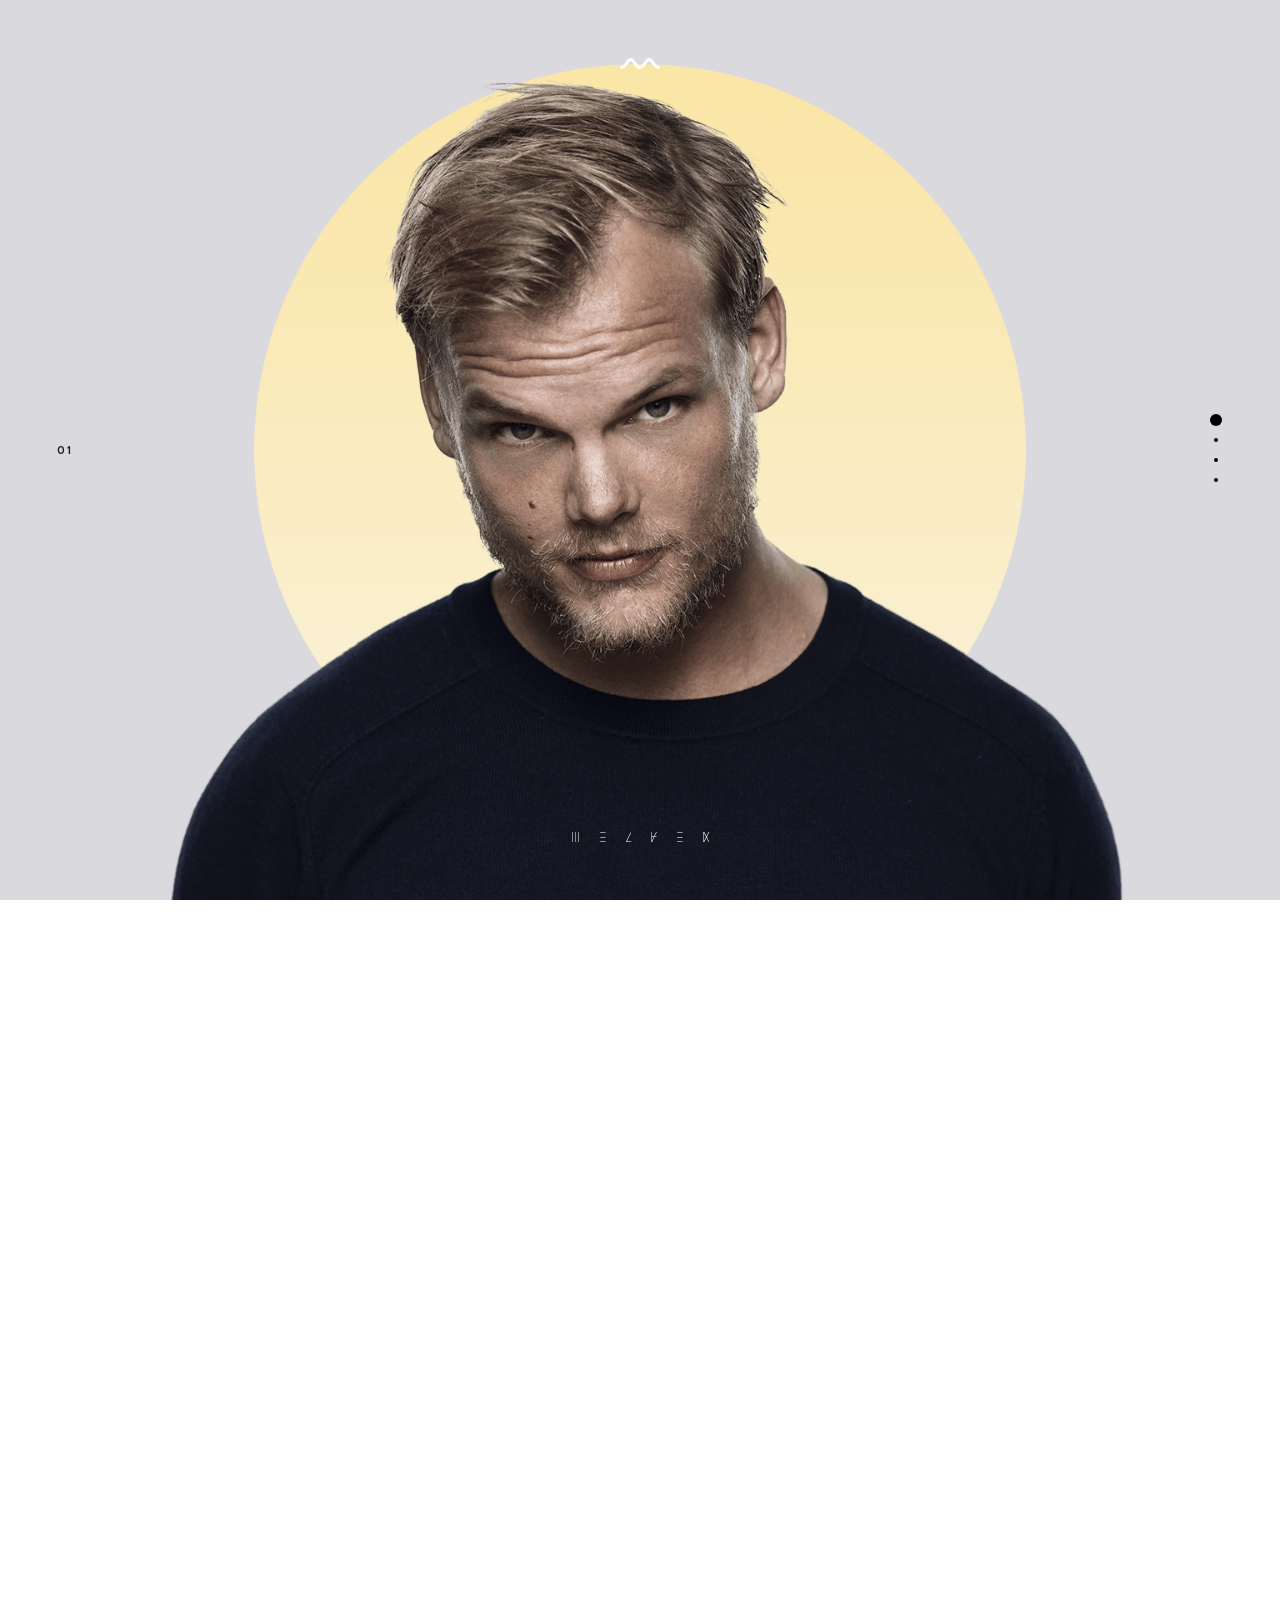
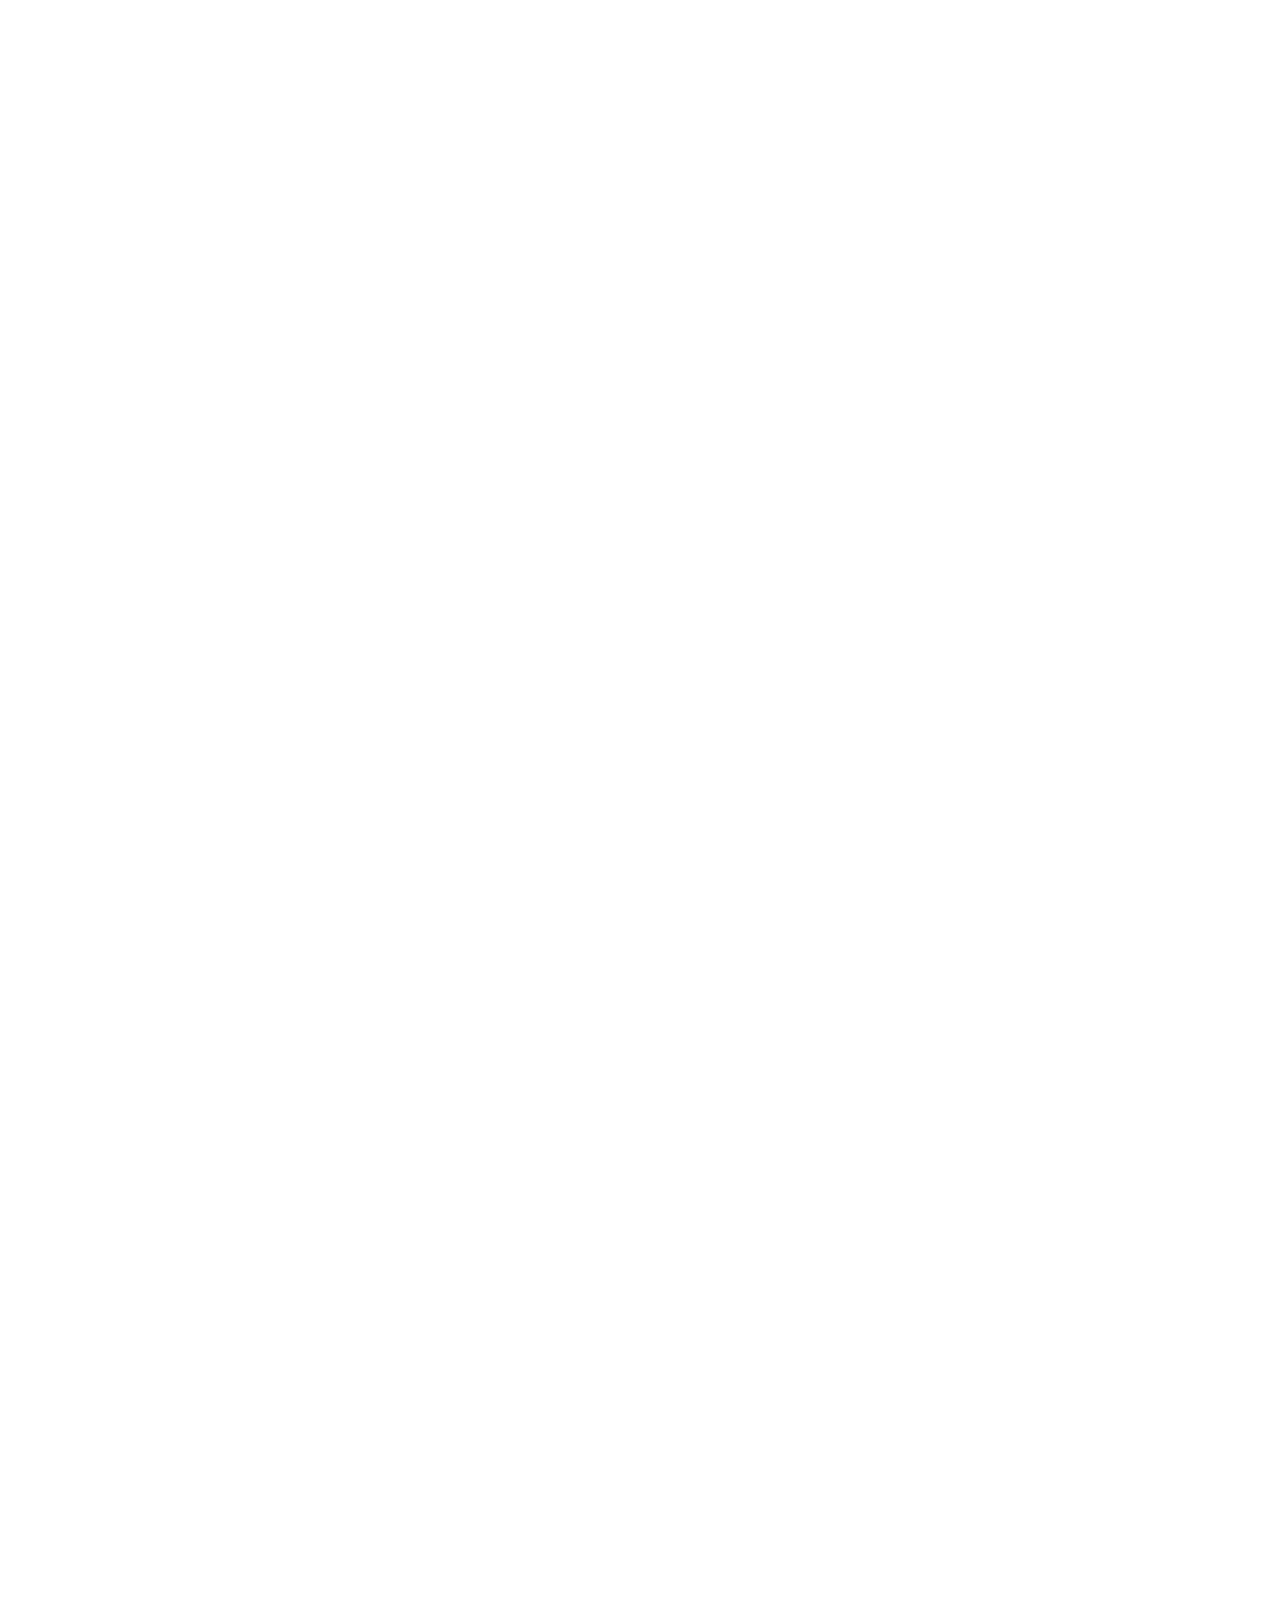
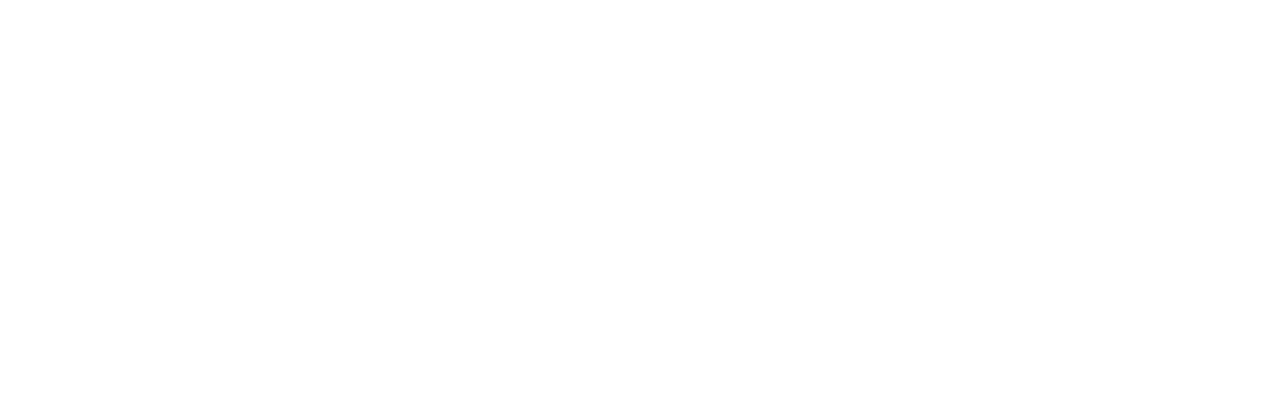
==== index.html @ 51393bb8 "ppp" ====
<!doctype html>
<!--[if lt IE 7]>      <html class="no-js lt-ie9 lt-ie8 lt-ie7" lang=""> <![endif]-->
<!--[if IE 7]>         <html class="no-js lt-ie9 lt-ie8" lang=""> <![endif]-->
<!--[if IE 8]>         <html class="no-js lt-ie9" lang=""> <![endif]-->
<!--[if gt IE 8]><!-->
<html class="no-js" lang="">
<!--<![endif]-->

<head>
    <meta charset="utf-8">
    <meta http-equiv="X-UA-Compatible" content="IE=edge,chrome=1">
    <title>Amplitude</title>
    <meta name="viewport" content="width=device-width, initial-scale=1">
    <meta name="author" content="Harman Abiwardani" />
    <meta name="description" content="A portfolio?" />
    <meta name="keywords" content="webdesign,design,music,video,art,artist,css,html,idkdoesthisevenworks" />
    <link rel="icon" href="favicon.ico">
    <link rel="stylesheet" href="css/normalize.min.css">
    <link rel="stylesheet" href="css/main.css">
    <link rel="stylesheet" href="css/javascript.fullPage.css" />
    <link rel="stylesheet" href="font/font.css">
    <link rel="stylesheet" href="css/style.css">
    <script src="js/vendor/modernizr-2.8.3-respond-1.4.2.min.js"></script>
    <!-- Global site tag (gtag.js) - Google Analytics -->
    <script async src="https://www.googletagmanager.com/gtag/js?id=UA-119262298-1"></script>
    <script>
    window.dataLayer = window.dataLayer || [];

    function gtag() { dataLayer.push(arguments); }
    gtag('js', new Date());

    gtag('config', 'UA-119262298-1');
    </script>
</head>

<body>
    <!--[if lt IE 8]>
            <p class="browserupgrade">You are using an <strong>outdated</strong> browser. Please <a href="http://browsehappy.com/">upgrade your browser</a> to improve your experience.</p>
        <![endif]-->
    <div id="spinner">
        <div class="wait"></div>
    </div>
    <div id="info" class="info">
        <div class="logo">
            <svg xmlns="http://www.w3.org/2000/svg" viewBox="0 0 63.14 17.25">
                <path class="path" d="M60.64,14.75C51.83,14.75,53,2.5,46.11,2.5S40.39,14.75,31.57,14.75,24,2.5,17,2.5,11.32,14.75,2.5,14.75" style="fill:none;stroke:#fff;stroke-linecap:round;stroke-linejoin:round;stroke-width:5px" />
            </svg>
        </div>
        <div class="page brandon bold">01</div>
        <div class="song">
            <div class="reveal brandon bold">heaven</div>
            <span class="judul madeon">Heaven</span>
        </div>
    </div>
    <div id="wholething">
        <div class="section avicii" onclick="popup('avicii','QiCc_3jdKEI', 'avicii & chris martin', 'heaven', 'unreleased')">
            <div class="bg">
                <div class="layer1" id="av-1" style="background-image: url(img/avicii/circl.png);"></div>
                <div class="layer2" id="av-2" style="background-image: url(img/avicii/avici.png);"></div>
                <!-- <div class="noise"></div> -->
            </div>
        </div>
        <div class="section starlight" onclick="popup('starlight','5rFFYhJPMDk', 'jai wolf', 'starlight', 'feat. mr gabriel')">
            <div class="bg">
                <div class="layer1" style="background-image: url(img/starlight/sky2.jpg);"></div>
                <div class="layer1a" style="background-image: url(img/starlight/stars.png);"></div>
                <div class="layer2" id="st-2" style="background-image: url(img/starlight/mount2.png);"></div>
                <div class="layer3" id="st-3" style="background-image: url(img/starlight/cars.png);"></div>
                <!-- <div class="noise"></div> -->
            </div>
        </div>
        <div class="section sfy" onclick="popup('sfy','TMGP3b9qC3M', 'porter robinson', 'song for you', 'unreleased')">
            <div class="bg">
                <div class="layer1" id="sf-1" style="background-image: url(img/sfy/bg_base.jpg)"></div>
                <div class="layer2" id="sf-2" style="background-image: url(img/sfy/ade.png);"></div>
                <div class="layer3" style="background-image: url(img/sfy/fog.png);"></div>
                <div class="noise"></div>
            </div>
        </div>
        <div class="section fijiwiji" onclick="popup('fijiwiji','ee-YDxqvkd8', 'mr fijiwiji & danyka nadeau', 'yours truly', 'summer was fun remix')">
            <div class="bg">
                <div class="layer1" style="background-image: url(img/fijiwiji/sky.jpg);"></div>
                <div class="layer2" style="background-image: url(img/fijiwiji/balloon.png);"></div>
                <div class="layer3" style="background-image: url(img/fijiwiji/light.png);"></div>
                <div class="layer4" id="fj-4" style="background-image: url(img/fijiwiji/fiji.png);"></div>
                <div class="noise"></div>
            </div>
        </div>
    </div>
    <div id="popup">
        <div class="youtube">
        </div>
        <div class="infobox">
            <div class="iframejudul">
                <div class="artistyt brandon"></div>
                <div class="judulyt brandon"></div>
                <div class="extendyt brandon">unreleased</div>
            </div>
            <div class="btn-back" onclick="closepage()">
                <svg xmlns="http://www.w3.org/2000/svg" viewBox="0 0 20.25 20.25">
                    <line class="path1" x1="17.75" y1="17.28" x2="2.5" y2="2.97" style="fill:none;stroke:#fff;stroke-linecap:round;stroke-linejoin:round;stroke-width:5px" />
                    <line class="path2" x1="2.97" y1="17.75" x2="17.28" y2="2.5" style="fill:none;stroke:#fff;stroke-linecap:round;stroke-linejoin:round;stroke-width:5px" />
                </svg>
            </div>
        </div>
    </div>
    <script src="js/main.js"></script>
    <script src="js/javascript.fullPage.min.js"></script>
    <script>
    window.onload = document.getElementById('spinner').classList.add('hide');
    setTimeout(function() {
        document.getElementById('spinner').style.display = "none";
    }, 500);

    // ----- mousemooooov ---------------------------------------------
    (function interact() {
        if (window.matchMedia("(min-width: 767.98px").matches) {
        const bg = document.getElementById('av-1');
        const av = document.getElementById('av-2');

        const mount = document.getElementById('st-2');
        const car = document.getElementById('st-3');

        const ade = document.getElementById('sf-2');
        const sfybg = document.getElementById('sf-1');

        const fijif = document.getElementById('fj-4');

        document.addEventListener('mousemove', (e) => {
            const mouseX = e.clientX / window.innerWidth;
            const mouseY = e.clientY / window.innerHeight;

            ade.style.transform = `translate3d(+${mouseX * 0.5}%, -${mouseY * 0.5}%, 0)`;
            sfybg.style.transform = `translate3d(-${mouseX * 0.25}%, +${mouseY * 0.25}%, 0)`;

            fijif.style.transform = `translate3d(+${mouseX * 0.6}%, 0, 0)`;

            bg.style.transform = `translate3d(-${mouseX}%, -${mouseY}%, 0)`;
            av.style.transform = `translate3d(+${mouseX * 0.25}%, 0, 0)`;

            car.style.transform = `translate3d(-${mouseX}%, -${mouseY * 2}%, 0)`;
            mount.style.transform = `translate3d(-${mouseX * 0.5}%, -${mouseY * 0.5}%, 0)`;
        })
        };
    })();

    function popup(kelas, urlid, artist, judul, ket) {
        const keter = document.getElementsByClassName('extendyt')[0];
        document.getElementsByClassName(kelas)[0].classList.add('clicked');
        document.getElementsByClassName('youtube')[0].innerHTML = '<iframe src="https://www.youtube.com/embed/' + urlid + '?autoplay=1&cc_load_policy=1&showinfo=0&rel=0&color=white" width="100%" height="100%" frameborder="0"></iframe>';
        document.getElementsByClassName('artistyt')[0].innerHTML = artist;
        document.getElementsByClassName('judulyt')[0].innerHTML = judul;

        if (ket === undefined) {
            keter.style.display = 'none';
        } else {
            keter.style.display = 'block';
            keter.innerHTML = ket;
        };

        const popup = document.getElementById('popup');
        setTimeout(function() {
            popup.classList.add('muncul');
            setTimeout(function() {
                document.getElementById('wholething').style.display = "none";
            }, 850)
        }, 350);
    };

    function closepage() {
        const whole = document.getElementById('wholething');
        const yt = document.getElementById('popup');
        whole.style.display = "block";
        yt.classList.add('fadeout');
        setTimeout(function() {
            yt.classList.remove('muncul');
            yt.classList.remove('fadeout');
            document.getElementsByClassName('youtube')[0].innerHTML = " ";
        }, 250)
        document.getElementsByClassName('clicked')[0].classList.remove('clicked');
    };
    </script>
    <script>
    document.write('<script src="http://' + (location.host || 'localhost').split(':')[0] + ':35729/livereload.js?snipver=1"></' + 'script>')
    </script>
    <script>
    fullpage.initialize('#wholething', {
        anchors: ['heaven', 'starlight', 'sfy', 'yours'],
        css3: true,
        navigation: true,
        navigationPosition: 'right',
        onLeave: function(index, nextIndex, direction) {
            const juduls = ["Heaven", "Starlight", "Song For You", "Yours Truly"];
            const putih = "white";
            const hitam = "black";
            var navs = document.querySelectorAll("#fp-nav ul li a span"),
                i;
            const page = document.getElementsByClassName("page")[0];
            const judul = document.getElementsByClassName("judul")[0];
            const judulreveal = document.getElementsByClassName("reveal")[0];
            const song = document.getElementsByClassName('song')[0];

            song.style.opacity = 0;
            page.innerHTML = "0" + nextIndex;
            setTimeout(function() {
                judul.innerHTML = juduls[nextIndex - 1];
                judulreveal.innerHTML = juduls[nextIndex - 1];
                setTimeout(function() {
                    song.style.opacity = 1;
                })
            }, 250);

            if (nextIndex == 1) {
                for (i = 0; i < navs.length; ++i) {
                    navs[i].style.background = hitam;
                }
                page.style.color = hitam;
            } else {
                for (i = 0; i < navs.length; ++i) {
                    navs[i].style.background = putih;
                }
                page.style.color = putih;
            }
        }
    });
    </script>
    <script>
    (function(b, o, i, l, e, r) {
        b.GoogleAnalyticsObject = l;
        b[l] || (b[l] =
            function() {
                (b[l].q = b[l].q || []).push(arguments)
            });
        b[l].l = +new Date;
        e = o.createElement(i);
        r = o.getElementsByTagName(i)[0];
        e.src = '//www.google-analytics.com/analytics.js';
        r.parentNode.insertBefore(e, r)
    }(window, document, 'script', 'ga'));
    ga('create', 'UA-119262298-1', 'auto');
    ga('send', 'pageview');
    </script>
</body>

</html>
---- css/main.css ----
/*! HTML5 Boilerplate v5.0 | MIT License | http://h5bp.com/ */

html {
    color: #222;
    font-size: 1em;
    line-height: 1.4;
}

::-moz-selection {
    background: #b3d4fc;
    text-shadow: none;
}

::selection {
    background: #b3d4fc;
    text-shadow: none;
}

hr {
    display: block;
    height: 1px;
    border: 0;
    border-top: 1px solid #ccc;
    margin: 1em 0;
    padding: 0;
}

audio,
canvas,
iframe,
img,
svg,
video {
    vertical-align: middle;
}

fieldset {
    border: 0;
    margin: 0;
    padding: 0;
}

textarea {
    resize: vertical;
}

.browserupgrade {
    margin: 0.2em 0;
    background: #ccc;
    color: #000;
    padding: 0.2em 0;
}


/* ===== Initializr Styles ==================================================
   Author: Jonathan Verrecchia - verekia.com/initializr/responsive-template
   ========================================================================== */

body {
    font: 16px/26px Helvetica, Helvetica Neue, Arial;
}

.wrapper {
    width: 90%;
    margin: 0 5%;
}

/* ===================
    ALL: Orange Theme
   =================== */

.header-container {
    border-bottom: 20px solid #e44d26;
}

.footer-container,
.main aside {
    border-top: 20px solid #e44d26;
}

.header-container,
.footer-container,
.main aside {
    background: #f16529;
}

.title {
    color: white;
}

/* ==============
    MOBILE: Menu
   ============== */

nav ul {
    margin: 0;
    padding: 0;
    list-style-type: none;
}

nav a {
    display: block;
    margin-bottom: 10px;
    padding: 15px 0;

    text-align: center;
    text-decoration: none;
    font-weight: bold;

    color: white;
    background: #e44d26;
}

nav a:hover,
nav a:visited {
    color: white;
}

nav a:hover {
    text-decoration: underline;
}

/* ==============
    MOBILE: Main
   ============== */

.main {
    padding: 30px 0;
}

.main article h1 {
    font-size: 2em;
}

.main aside {
    color: white;
    padding: 0px 5% 10px;
}

.footer-container footer {
    color: white;
    padding: 20px 0;
}

/* ===============
    ALL: IE Fixes
   =============== */

.ie7 .title {
    padding-top: 20px;
}

/* ==========================================================================
   Author's custom styles
   ========================================================================== */















/* ==========================================================================
   Media Queries
   ========================================================================== */

@media only screen and (min-width: 480px) {

/* ====================
    INTERMEDIATE: Menu
   ==================== */

    nav a {
        float: left;
        width: 27%;
        margin: 0 1.7%;
        padding: 25px 2%;
        margin-bottom: 0;
    }

    nav li:first-child a {
        margin-left: 0;
    }

    nav li:last-child a {
        margin-right: 0;
    }

/* ========================
    INTERMEDIATE: IE Fixes
   ======================== */

    nav ul li {
        display: inline;
    }

    .oldie nav a {
        margin: 0 0.7%;
    }
}

@media only screen and (min-width: 768px) {

/* ====================
    WIDE: CSS3 Effects
   ==================== */

    .header-container,
    .main aside {
        -webkit-box-shadow: 0 5px 10px #aaa;
           -moz-box-shadow: 0 5px 10px #aaa;
                box-shadow: 0 5px 10px #aaa;
    }

/* ============
    WIDE: Menu
   ============ */

    .title {
        float: left;
    }

    nav {
        float: right;
        width: 38%;
    }

/* ============
    WIDE: Main
   ============ */

    .main article {
        float: left;
        width: 57%;
    }

    .main aside {
        float: right;
        width: 28%;
    }
}

@media only screen and (min-width: 1140px) {

/* ===============
    Maximal Width
   =============== */

    .wrapper {
        width: 1026px; /* 1140px - 10% for margins */
        margin: 0 auto;
    }
}

/* ==========================================================================
   Helper classes
   ========================================================================== */

.hidden {
    display: none !important;
    visibility: hidden;
}

.visuallyhidden {
    border: 0;
    clip: rect(0 0 0 0);
    height: 1px;
    margin: -1px;
    overflow: hidden;
    padding: 0;
    position: absolute;
    width: 1px;
}

.visuallyhidden.focusable:active,
.visuallyhidden.focusable:focus {
    clip: auto;
    height: auto;
    margin: 0;
    overflow: visible;
    position: static;
    width: auto;
}

.invisible {
    visibility: hidden;
}

.clearfix:before,
.clearfix:after {
    content: " ";
    display: table;
}

.clearfix:after {
    clear: both;
}

.clearfix {
    *zoom: 1;
}

/* ==========================================================================
   Print styles
   ========================================================================== */

@media print {
    *,
    *:before,
    *:after {
        background: transparent !important;
        color: #000 !important;
        box-shadow: none !important;
        text-shadow: none !important;
    }

    a,
    a:visited {
        text-decoration: underline;
    }

    a[href]:after {
        content: " (" attr(href) ")";
    }

    abbr[title]:after {
        content: " (" attr(title) ")";
    }

    a[href^="#"]:after,
    a[href^="javascript:"]:after {
        content: "";
    }

    pre,
    blockquote {
        border: 1px solid #999;
        page-break-inside: avoid;
    }

    thead {
        display: table-header-group;
    }

    tr,
    img {
        page-break-inside: avoid;
    }

    img {
        max-width: 100% !important;
    }

    p,
    h2,
    h3 {
        orphans: 3;
        widows: 3;
    }

    h2,
    h3 {
        page-break-after: avoid;
    }
}
---- css/javascript.fullPage.css ----
/**
 * fullPage Pure Javascript v.0.0.9 (Alpha) - Not support given until Beta version.
 * https://github.com/alvarotrigo/fullPage.js
 * MIT licensed
 *
 * Copyright (C) 2013 alvarotrigo.com - A project by Alvaro Trigo
 */
html.fp-enabled,
.fp-enabled body {
    margin: 0;
    padding: 0;
    overflow:hidden;

    /*Avoid flicker on slides transitions for mobile phones #336 */
    -webkit-tap-highlight-color: rgba(0,0,0,0);
}
#superContainer {
    height: 100%;
    position: relative;

    /* Touch detection for Windows 8 */
    -ms-touch-action: none;

    /* IE 11 on Windows Phone 8.1*/
    touch-action: none;
}
.fp-section {
    position: relative;
    -webkit-box-sizing: border-box; /* Safari<=5 Android<=3 */
    -moz-box-sizing: border-box; /* <=28 */
    box-sizing: border-box;
    height:100%;
}
.fp-slide {
    float: left;
}
.fp-slide, .fp-slidesContainer {
    height: 100%;
    display: block;
}
.fp-slides {
    z-index:1;
    height: 100%;
    overflow: hidden;
    position: relative;
    -webkit-transition: all 0.3s ease-out; /* Safari<=6 Android<=4.3 */
    transition: all 0.3s ease-out;
}
.fp-section.fp-table, .fp-slide.fp-table {
    display: table;
    table-layout:fixed;
    width: 100%;
    height:100%;
}
.fp-tableCell {
    display: table-cell;
    vertical-align: middle;
    width: 100%;
    height: 100%;
}
.fp-slidesContainer {
    float: left;
    position: relative;
}
.fp-controlArrow {
    position: absolute;
    z-index: 4;
    top: 50%;
    cursor: pointer;
    width: 0;
    height: 0;
    border-style: solid;
    margin-top: -38px;
}
.fp-controlArrow.fp-prev {
    left: 15px;
    width: 0;
    border-width: 38.5px 34px 38.5px 0;
    border-color: transparent #fff transparent transparent;
}
.fp-controlArrow.fp-next {
    right: 15px;
    border-width: 38.5px 0 38.5px 34px;
    border-color: transparent transparent transparent #fff;
}
.fp-scrollable {
    overflow: scroll;

}
.fp-notransition {
    -webkit-transition: none !important;
    transition: none !important;
}
#fp-nav {
    position: fixed;
    z-index: 100;
    margin-top: -32px;
    top: 50%;
    opacity: 1;
}
#fp-nav.right {
    right: 17px;
}
#fp-nav.left {
    left: 17px;
}
.fp-slidesNav{
    position: absolute;
    z-index: 4;
    left: 50%;
    opacity: 1;
}
.fp-slidesNav.bottom {
    bottom: 17px;
}
.fp-slidesNav.top {
    top: 17px;
}
#fp-nav ul,
.fp-slidesNav ul {
  margin: 0;
  padding: 0;
}
#fp-nav ul li,
.fp-slidesNav ul li {
    display: block;
    width: 14px;
    height: 13px;
    margin: 7px;
    position:relative;
}
.fp-slidesNav ul li {
    display: inline-block;
}
#fp-nav ul li a,
.fp-slidesNav ul li a {
    display: block;
    position: relative;
    z-index: 1;
    width: 100%;
    height: 100%;
    cursor: pointer;
    text-decoration: none;
}
#fp-nav ul li a.active span,
.fp-slidesNav ul li a.active span,
#fp-nav ul li:hover a.active span,
.fp-slidesNav ul li:hover a.active span{
    height: 12px;
    width: 12px;
    margin: -6px 0 0 -6px;
    border-radius: 100%;
}
#fp-nav ul li a span,
.fp-slidesNav ul li a span {
    border-radius: 50%;
    position: absolute;
    z-index: 1;
    height: 4px;
    width: 4px;
    border: 0;
    background: #333;
    left: 50%;
    top: 50%;
    margin: -2px 0 0 -2px;
    -webkit-transition: all 0.1s ease-in-out;
    -moz-transition: all 0.1s ease-in-out;
    -o-transition: all 0.1s ease-in-out;
    transition: all 0.1s ease-in-out;
}
#fp-nav ul li .fp-tooltip {
    position: absolute;
    top: -2px;
    color: #fff;
    font-size: 14px;
    font-family: arial, helvetica, sans-serif;
    white-space: nowrap;
    max-width: 220px;
    overflow: hidden;
    display: block;
    opacity: 0;
    width: 0;
}
#fp-nav ul li:hover .fp-tooltip,
#fp-nav.fp-show-active a.active + .fp-tooltip{
    -webkit-transition: opacity 0.2s ease-in;
    transition: opacity 0.2s ease-in;
    width: auto;
    opacity: 1;
}
#fp-nav ul li .fp-tooltip.right {
    right: 20px;
}
#fp-nav ul li .fp-tooltip.left {
    left: 20px;
}
---- font/font.css ----
@font-face {
    font-family: 'madeon';
    src: url('Madeons-Alphabet.woff') format('woff');
    font-weight: normal;
    font-style: normal;
}

@font-face {
    font-family: 'brandon';
    src: url('BrandonGrotesque-Medium.woff') format('woff');
    font-weight: 500;
    font-style: normal;
}

@font-face {
    font-family: 'brandon';
    src: url('BrandonGrotesque-Bold.woff') format('woff');
    font-weight: bold;
    font-style: normal;
}

@font-face {
    font-family: 'brandon';
    src: url('BrandonGrotesque-BoldItalic.woff') format('woff');
    font-weight: bold;
    font-style: italic;
}

@font-face {
    font-family: 'brandon';
    src: url('BrandonGrotesque-MediumItalic.woff') format('woff');
    font-weight: 500;
    font-style: italic;
}
---- css/style.css ----
/* * * * * * * * * * * * * * * * * * * * * * * * * * * * * * * * * */


/* --------------------------- initial --------------------------- */


/* * * * * * * * * * * * * * * * * * * * * * * * * * * * * * * * * */


/* ++ RULES --*/


/* ++ Fade in animation should be less than 500ms / .5s */

.madeon {
    font-family: "madeon";
}

.brandon {
    font-family: "brandon";
}

.bold {
    font-weight: bold;
}

.section,
#popup {
    background: white;
    height: 100vh;
    width: 100%;
    /*min-height: 600px;*/
    overflow: hidden;
}

.bg,
div[class^="layer"] {
    height: 100%;
    width: 100%;
}

div[class^="layer"] {
    background-size: cover;
    background-repeat: no-repeat;
    background-position: center;
    position: absolute;
}

#bg,
#av {
    /*transition: .5s linear;*/
    /*transition-timing-function: linear;*/
}

.closeyt {
    font-size: 100px;
    color: white;
    position: absolute;
    right: 0px;
    top: 10px;
}







/* --------------------- floating / fixed infos --------------------- */

.info {
    position: fixed;
    z-index: 1;
}

.logo {
    position: fixed;
    top: 50px;
    left: 50%;
    transform: translateX(-50%);
    width: 40px;
    opacity: 0.9;
}

.path {
    stroke-dasharray: 100;
    stroke-dashoffset: 0;
    animation: dash 7s linear infinite;
}

@keyframes dash {
    0% {
        stroke-dashoffset: 0;
    }
    10% {
        stroke-dashoffset: -100;
    }
    20%,
    100% {
        stroke-dashoffset: -200;
    }
}

.song,
.page {
    position: fixed;
    transition: .5s;
}

.song,
.reveal {
    bottom: 50px;
    left: 50%;
    transform: translateX(-50%);
    transition: .5s all;
    cursor: pointer;
    text-transform: uppercase;
}

.judul {
    padding-left: 20px;
}

.judul,
.artist,
.reveal {
    font-size: 14px;
    color: white;
    letter-spacing: 20px;
    transition: .25s;
}

.artist {
    color: rgb(175, 175, 175);
    opacity: 0;
    position: absolute;
    letter-spacing: .5px;
    font-size: 14px;
    left: 50%;
    bottom: -20px;
    transform: translateX(-50%);
    text-transform: lowercase;
    transition-duration: .75s;
}

.artist:before {
    content: "@";
    font-size: 12px;
    padding-right: 1px;
}

.song:hover .judul {
    opacity: 0;
}

.song:hover .reveal,
.song:hover .artist {
    opacity: 1;
    transition-duration: .25s;
}

.song:hover .artist {
    transition-delay: .25s;
    transition-duration: 1s;
}

.song:hover .judul {
    transition-delay: .15s;
}

.reveal {
    opacity: 0;
    position: absolute;
    bottom: -1px;
    padding-left: 18px;
    white-space: nowrap;
    letter-spacing: 18px;
    font-size: 12px;
    transition: .85s;
    transition-property: opacity;
}

.page {
    left: 50px;
    bottom: 50%;
    transform: translateY(50%);
    font-size: 13px;
    letter-spacing: 2px;
    padding: 7px;
}








/* --------------------------- seksi 1 --------------------------- */

.avicii .bg {
    background-color: #DAD9DE;
    /*transition-delay: .5s;*/
}

.clicked.avicii {
    /*overflow: hidden;*/
}

.clicked.avicii .bg {
    /*background-color: #F9E7B3;*/
}

.avicii .layer1 {
    animation: hues 7s linear infinite;
}

.clicked.avicii .layer1 {
    animation: hues 7s linear, scale 1.5s linear forwards;
}

.clicked.avicii .layer2 {
    opacity: 0;
    transform: scale(1.1) !important;
    transition: .5s;
    /*transition-delay: .25s;*/
}

@keyframes scale {
    0% {}
    25% {
        transform: scale(3);
        opacity: 1;
    }
    100% {
        transform: scale(3);
        opacity: 1;
    }
}

@keyframes hues {
    0%,
    100% {
        filter: hue-rotate(0deg);
    }
    50% {
        filter: hue-rotate(-90deg);
    }
}




/* --------------------------- seksi 2 --------------------------- */

.starlight .layer1a {
    -webkit-animation: spin 100s linear infinite;
    -o-animation: spin 100s linear infinite;
    animation: spin 100s linear infinite;
}

@keyframes spin {
    100% {
        transform: rotate(360deg)
    }
}

.clicked.starlight .layer3 {
    animation: zoom1 1.5s ease-in forwards;
}

@keyframes zoom1 {
    0% {}
    100% {
        transform: scale(2.5);
        /*opacity: 0;*/
    }
}

.clicked.starlight .layer2 {
    animation: zoom2 1.5s ease-in forwards;
}


@keyframes zoom2 {
    0% {}
    100% {
        transform: scale(1.5);
        /*opacity: 0;*/
    }
}





/* --------------------------- seksi 3 --------------------------- */

.sfy .bg {
    transform: scale(1.35);
}

.sfy .layer2 {
    margin-top: -5%;
}

.sfy .layer1 {
    filter: blur(2px);
}

.sfy .layer3 {
    animation: terang 4s infinite;
}

@keyframes terang {
    0%,
    100% {
        opacity: 1
    }
    50% {
        opacity: 0.65;
    }
}

.clicked.sfy .layer2:after {
    content: ' ';
    background: white;
    height: 100%;
    width: 100%;
    position: absolute;
    top: 0;
    animation: fadewhite 1s forwards;
}

@keyframes fadewhite {
    0% {
        opacity: 0;
    }
    100% {
        opacity: 1;
    }
}

.clicked.sfy .layer1 {
    animation: scaled 1s forwards;
}

@keyframes scaled {
    to { transform: scale(1.15) }
}

.clicked.sfy .layer2 {
    animation: scaled2 1s forwards;
}


@keyframes scaled2 {
    to { transform: scale(0.95) }
}







/* --------------------------- seksi 4 --------------------------- */

.fijiwiji .layer2 {
    animation: updown 4s infinite;
}

@keyframes updown {
    0%,
    100% {
        transform: translateY(0px);
    }
    50% {
        transform: translateY(-10px);
    }
}

.fijiwiji .layer3 {
    animation: shine 3s linear infinite;
}

@keyframes shine {
    0%,
    100% {
        opacity: 1
    }
    50% {
        opacity: 0.1
    }
}

.layer5 {
    width: 300px !important;
    height: 30px !important;
    background: rgba(25,25,25,0.5);
    bottom: 45px;
    left: 50%;
    transform: translateX(-50%);
    position: absolute;
    border-radius: 5px;
}

.clicked.fijiwiji .layer2 {
    animation: updown 4s infinite, upp 2s ease-in forwards;
}

@keyframes upp {
    to { transform: translate3d(-25%, -100%, 0); }
}




/* ------------------------------- popup ---------------------------- */

#popup {
    /*background-color: #F9E7B3;*/
    min-height: 0;
    display: none;
    position: absolute;
    top: 0;
    z-index: 4;
    background: transparent;
}

#popup.muncul {
    display: block;
    background: black;
    animation: muncul 1s forwards;
}

@keyframes muncul {
    from {
        opacity: 0;
    }
    to {
        opacity: 1;
    }
}

#popup.muncul.fadeout {
    opacity: 0;
    animation: outro .25s linear forwards;
}

@keyframes outro {
    from {
        opacity: 1;
        transform: scale(1);
    }
    to {
        opacity: 0;
        transform: scale(1.05);
    }
}

.youtube {
    height: 100%;
    width: 100%;
}

.iframejudul {
    position: absolute;
    top: 5%;
    left: 5%;
    cursor: default;
    transition: .25s;
    width: 100%;
}

.iframejudul:hover {
    opacity: 0;
}

.artistyt,
.judulyt,
.extendyt {
    font-weight: bold;
    text-transform: uppercase;
    background-color: rgba(255, 255, 255, 0.75);
    border-radius: 5px;
}

.artistyt,
.extendyt {
    position: absolute;
    font-size: 14px;
    letter-spacing: 10px;
    padding: 2.5px 5px 2.5px 15px;
}

.judulyt {
    top: 40px;
    font-size: 45px;
    letter-spacing: 15px;
    padding: 15px 0px 15px 15px;
    position: absolute;
}

.extendyt {
    top: 104px;
    background-color: rgba(0, 0, 0, 0.35);
    color: white;
}

.btn-back {
    position: absolute;
    top: calc(5%);
    width: 20px;
    right: 5%;
    opacity: 0.75;
    cursor: pointer;
    padding: 20px;
    transition: .25s;
}

.btn-back .path1 {
    stroke-dasharray: 100%;
    stroke-dashoffset: 0%;
    transition: .5s;
}

.btn-back:hover {
    opacity: 1;
}

.btn-back:hover .path1 {
    stroke-dasharray: 100%;
    stroke-dashoffset: 200%;
}




/* --------------------------- lil cosmetics ---------------------- */

#sf-2,
#sf-1,
#av-1,
#fj-4 {
    transition: 0.075s linear;
}








/* --------------------------- lil hack --------------------------- */

.fp-tooltip {
    display: none !important;
}

#fp-nav {
    z-index: 3;
}

#fp-nav.right {
    right: 50px;
}

#fp-nav ul li:hover a:not(.active) span {
    height: 10px;
    width: 10px;
    margin: -5px 0 0 -5px;
}

#fp-nav ul li a span {
    background: black;
    transition: .2s;
}

.mystyle {
    animation: lol .2s linear;
}

@keyframes lol {
    0% {
        background: black
    }
    100% {
        background: white
    }
}









/* --------------------------- etc. --------------------------- */

#spinner {
    height: 100%;
    width: 100vw;
    position: absolute;
    z-index: 99;
    background: rgb(250,250,250);
}

#spinner.hide {
    animation: hiding .5s forwards;
}

@keyframes hiding {
    to { transform: translateX(100%) }
}

.wait:after {
    content: "";
    animation: loading 1.2s linear infinite;
    transform: translate(-50%, -50%);
    left: 50%;
    top: 50%;
    padding: 100px;
    position: absolute;
        font-family: "madeon";
        font-size: 45px;
        text-shadow: -10px -10px 0px rgba(0,0,0,0.15);
}

.wait:hover:after {
    font-family: "brandon";
    font-weight: bold;
}

@keyframes loading {
    0% { content: 'l' }
    15% { content: 'o' }
    30% { content: 'a' }
    45% { content: 'd' }
    60% { content: 'i' }
    75% { content: 'n' }
    90% { content: 'g' }
    100% { content: 'l' }
}

#wholething {
    cursor: crosshair;
}

@media screen and (max-width: 767.98px) {
    .page {
        display: none;
    }
    .judul.madeon, .song:hover .judul  {
        letter-spacing: 10px !important;
        /*text-transform: initial;*/
    }
    #fp-nav {
        display: none;
    }
    .artistyt, .judulyt, .extendyt {
        background: none;
        color: white;
        /*font-weight: normal;*/
        letter-spacing: 0px;
        padding-left: 3px !important;
        background: transparent !important;
    }
    .judulyt {
        top: 20px !important;
        padding-left: 0px !important;
        text-decoration: underline;
        text-decoration-color: rgba(255,255,255,0.5);
        text-decoration-style: dashed;
    }
    .extendyt {
        top: 72.5px !important;
        opacity: 0.75;
    }
    .extendyt:before {
        content: "\2022  ";
    }

    .btn-back {
        top: calc(5% + 20px);
    }
    .path1, .path2 {
        stroke-width: 3px !important;
    }
}

@media screen and (max-width: 991.98px) {
    .judul.madeon, .song:hover .judul {
        font-family: "brandon";
        letter-spacing: 18px;
        font-size: 12px;
        font-weight: bold;
        /*text-transform: initial;*/
    }
    .path1, .path2 {
        stroke-width: 3.5px !important;
    }
    .judulyt, .artistyt, .extendyt {
        letter-spacing: 1px;
        text-transform: capitalize;
        background: white;
        padding: 10px 20px;
        border-radius: 0px;
    }
    .artistyt {
        padding: 0px 20px;
        font-weight: normal;
    }

    .judulyt {
        top:32px;
    }
    .extendyt {
        top: 84px;
        background: black;
        padding: 0px 20px;
        font-weight: normal;
    }
}







/* ---------------- dont use -- experimental --------------*/

.noise {
    background-image: url([data-uri]);
    width: 100%;
    height: 100%;
    opacity: 0.5;
    /*animation: grain 1s linear infinite;*/
}
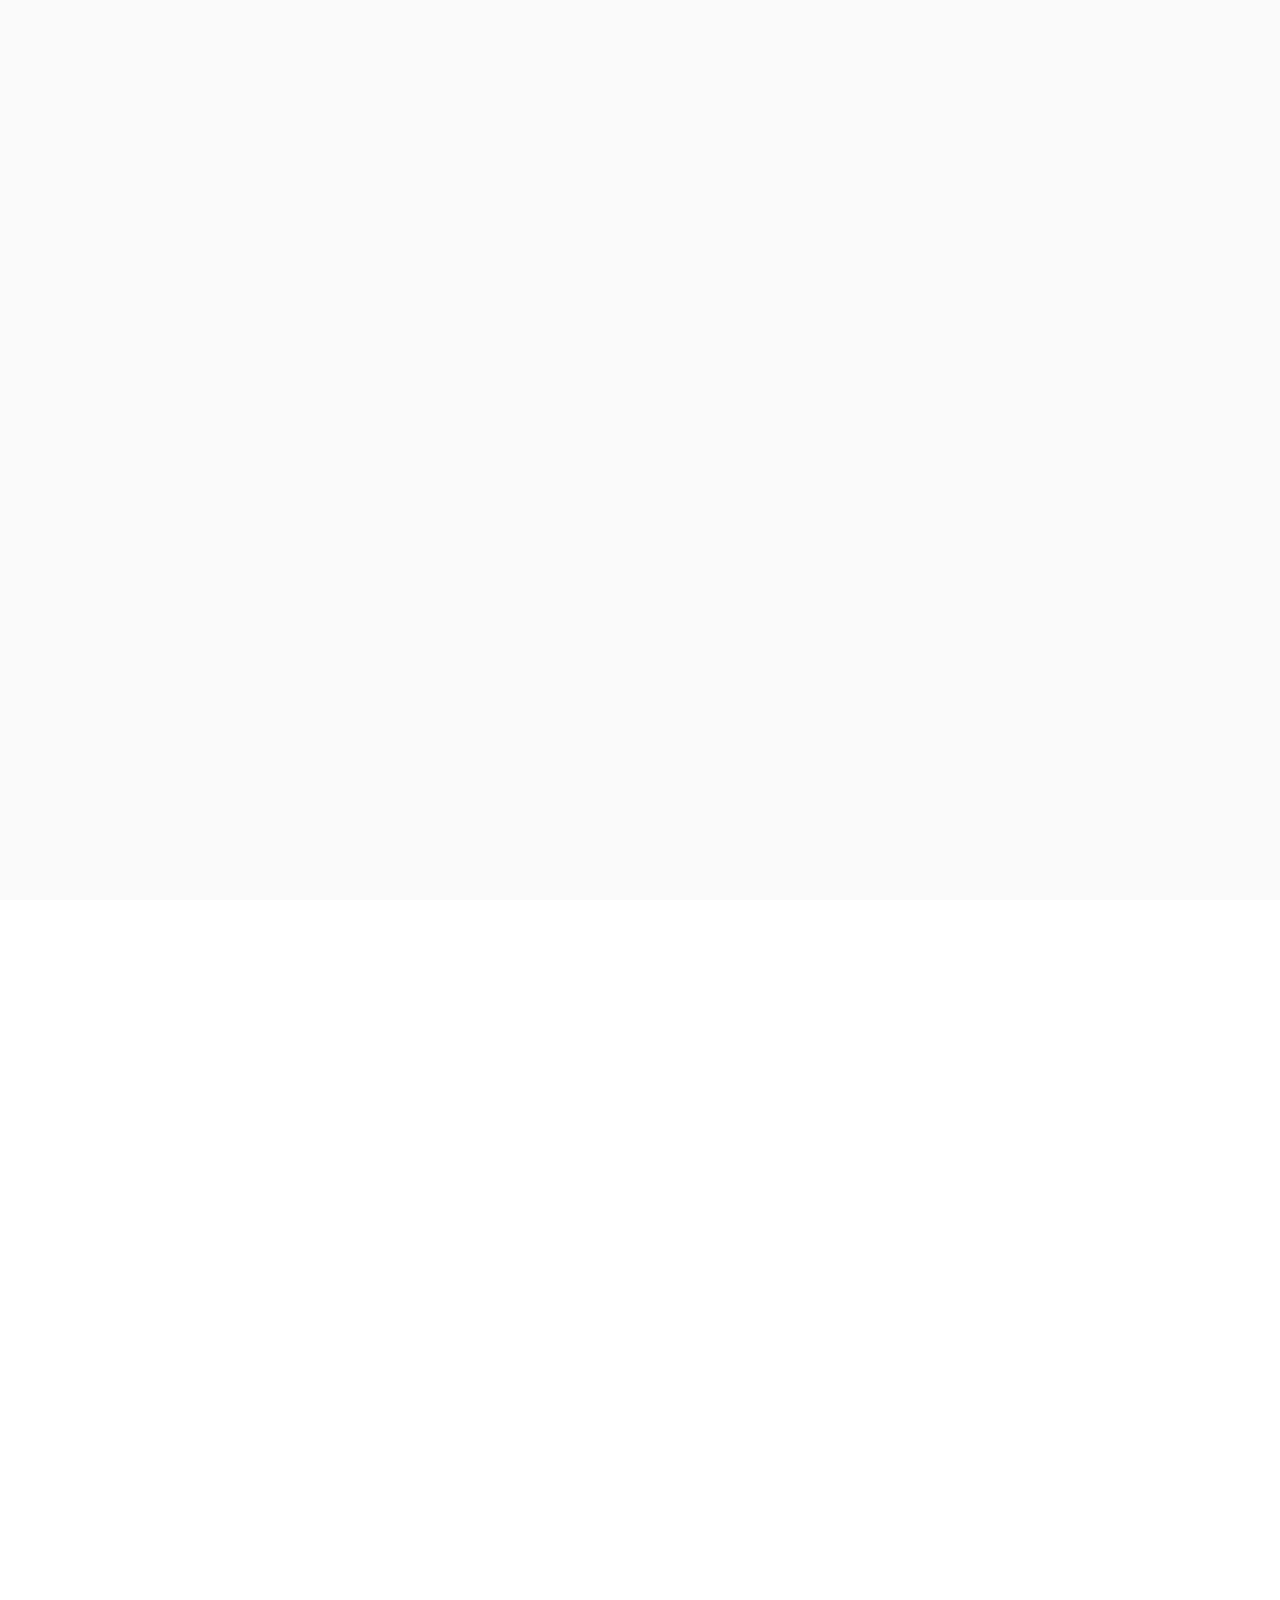
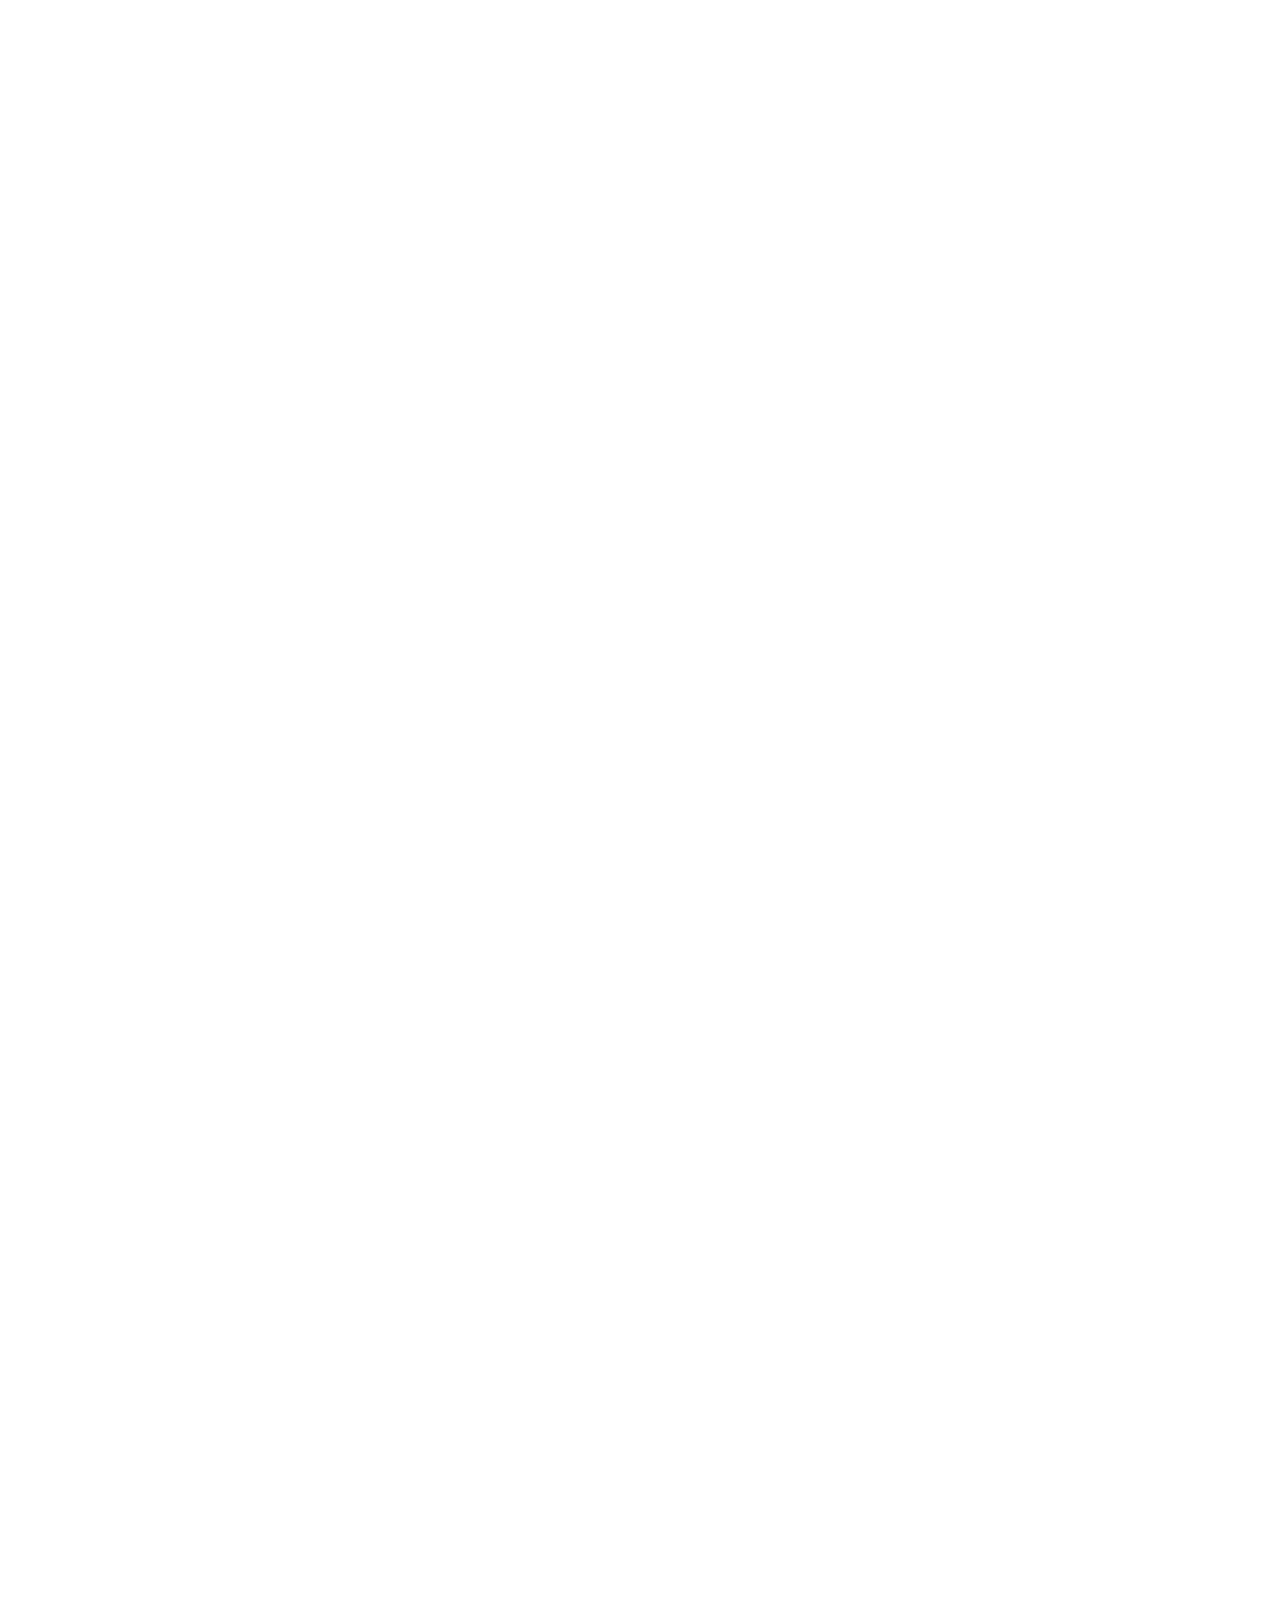
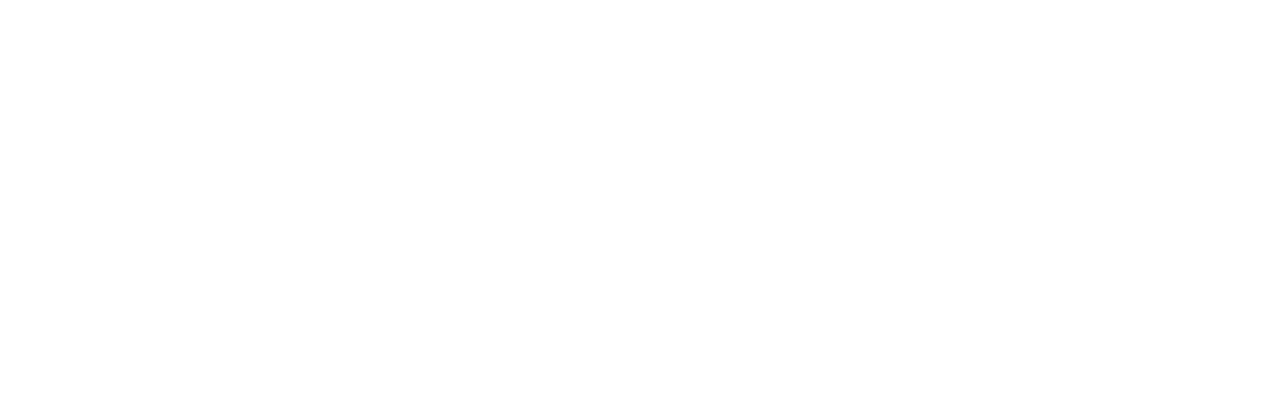
==== commit 5278fdeb: "upda" ====
--- a/index.html
+++ b/index.html
@@ -107,11 +107,6 @@
     <script src="js/main.js"></script>
     <script src="js/javascript.fullPage.min.js"></script>
     <script>
-    window.onload = document.getElementById('spinner').classList.add('hide');
-    setTimeout(function() {
-        document.getElementById('spinner').style.display = "none";
-    }, 500);
-
     // ----- mousemooooov ---------------------------------------------
     (function interact() {
         if (window.matchMedia("(min-width: 767.98px").matches) {
@@ -144,20 +139,10 @@
         };
     })();
 
-    function popup(kelas, urlid, artist, judul, ket) {
+    function popup(kelas, urlid) {
         const keter = document.getElementsByClassName('extendyt')[0];
         document.getElementsByClassName(kelas)[0].classList.add('clicked');
         document.getElementsByClassName('youtube')[0].innerHTML = '<iframe src="https://www.youtube.com/embed/' + urlid + '?autoplay=1&cc_load_policy=1&showinfo=0&rel=0&color=white" width="100%" height="100%" frameborder="0"></iframe>';
-        document.getElementsByClassName('artistyt')[0].innerHTML = artist;
-        document.getElementsByClassName('judulyt')[0].innerHTML = judul;
-
-        if (ket === undefined) {
-            keter.style.display = 'none';
-        } else {
-            keter.style.display = 'block';
-            keter.innerHTML = ket;
-        };
-
         const popup = document.getElementById('popup');
         setTimeout(function() {
             popup.classList.add('muncul');
@@ -181,7 +166,7 @@
     };
     </script>
     <script>
-    document.write('<script src="http://' + (location.host || 'localhost').split(':')[0] + ':35729/livereload.js?snipver=1"></' + 'script>')
+    // document.write('<script src="http://' + (location.host || 'localhost').split(':')[0] + ':35729/livereload.js?snipver=1"></' + 'script>')
     </script>
     <script>
     fullpage.initialize('#wholething', {
--- a/css/style.css
+++ b/css/style.css
@@ -122,7 +122,6 @@
 }
 
 .judul,
-.artist,
 .reveal {
     font-size: 14px;
     color: white;
@@ -130,38 +129,13 @@
     transition: .25s;
 }
 
-.artist {
-    color: rgb(175, 175, 175);
-    opacity: 0;
-    position: absolute;
-    letter-spacing: .5px;
-    font-size: 14px;
-    left: 50%;
-    bottom: -20px;
-    transform: translateX(-50%);
-    text-transform: lowercase;
-    transition-duration: .75s;
-}
-
-.artist:before {
-    content: "@";
-    font-size: 12px;
-    padding-right: 1px;
-}
-
 .song:hover .judul {
     opacity: 0;
 }
 
-.song:hover .reveal,
-.song:hover .artist {
+.song:hover .reveal{
     opacity: 1;
     transition-duration: .25s;
-}
-
-.song:hover .artist {
-    transition-delay: .25s;
-    transition-duration: 1s;
 }
 
 .song:hover .judul {
@@ -620,6 +594,9 @@
 .wait:after {
     content: "";
     animation: loading 1.2s linear infinite;
+    -webkit-animation: loading 1.2s linear infinite;
+    -o-animation: loading 1.2s linear infinite;
+    -moz-animation: loading 1.2s linear infinite;
     transform: translate(-50%, -50%);
     left: 50%;
     top: 50%;
@@ -646,8 +623,58 @@
     100% { content: 'l' }
 }
 
+@-webkit-keyframes loading {
+    0% { content: 'l' }
+    15% { content: 'o' }
+    30% { content: 'a' }
+    45% { content: 'd' }
+    60% { content: 'i' }
+    75% { content: 'n' }
+    90% { content: 'g' }
+    100% { content: 'l' }
+}
+
+@-moz-keyframes loading {
+    0% { content: 'l' }
+    15% { content: 'o' }
+    30% { content: 'a' }
+    45% { content: 'd' }
+    60% { content: 'i' }
+    75% { content: 'n' }
+    90% { content: 'g' }
+    100% { content: 'l' }
+}
+
+@-o-keyframes loading {
+    0% { content: 'l' }
+    15% { content: 'o' }
+    30% { content: 'a' }
+    45% { content: 'd' }
+    60% { content: 'i' }
+    75% { content: 'n' }
+    90% { content: 'g' }
+    100% { content: 'l' }
+}
+
 #wholething {
     cursor: crosshair;
+}
+
+
+
+
+
+
+
+
+/* ---------------- dont use -- experimental --------------*/
+
+.noise {
+    background-image: url([data-uri]);
+    width: 100%;
+    height: 100%;
+    opacity: 0.5;
+    /*animation: grain 1s linear infinite;*/
 }
 
 @media screen and (max-width: 767.98px) {
@@ -690,6 +717,13 @@
     .path1, .path2 {
         stroke-width: 3px !important;
     }
+
+    .noise {
+        display: none !important;
+    }
+    .path, .avicii .layer1, .clicked.avicii .layer1, .starlight .layer1a, .sfy .layer3, .fijiwiji .layer2 {
+    animation: none !important;
+}
 }
 
 @media screen and (max-width: 991.98px) {
@@ -726,18 +760,8 @@
     }
 }
 
-
-
-
-
-
-
-/* ---------------- dont use -- experimental --------------*/
-
-.noise {
-    background-image: url([data-uri]);
+#player {
+    height: 100vh;
     width: 100%;
-    height: 100%;
-    opacity: 0.5;
-    /*animation: grain 1s linear infinite;*/
+    overflow: hidden;
 }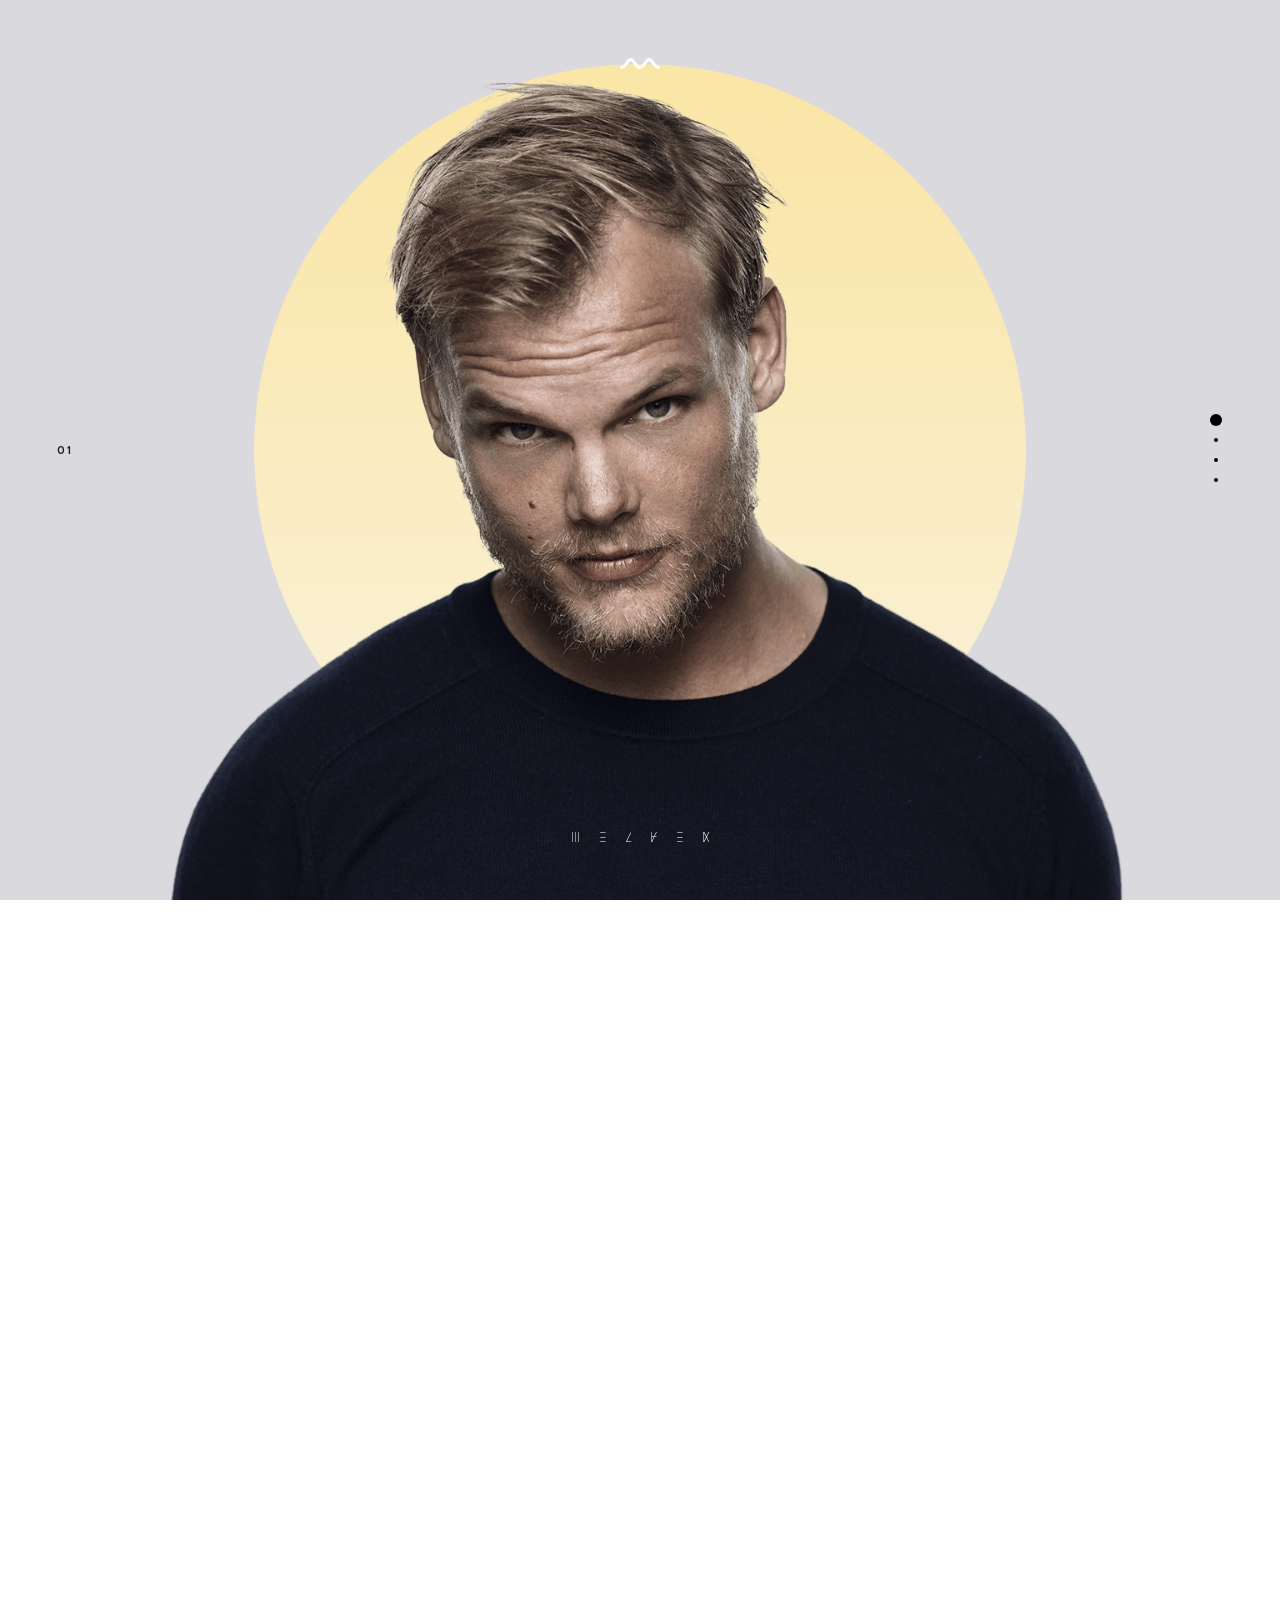
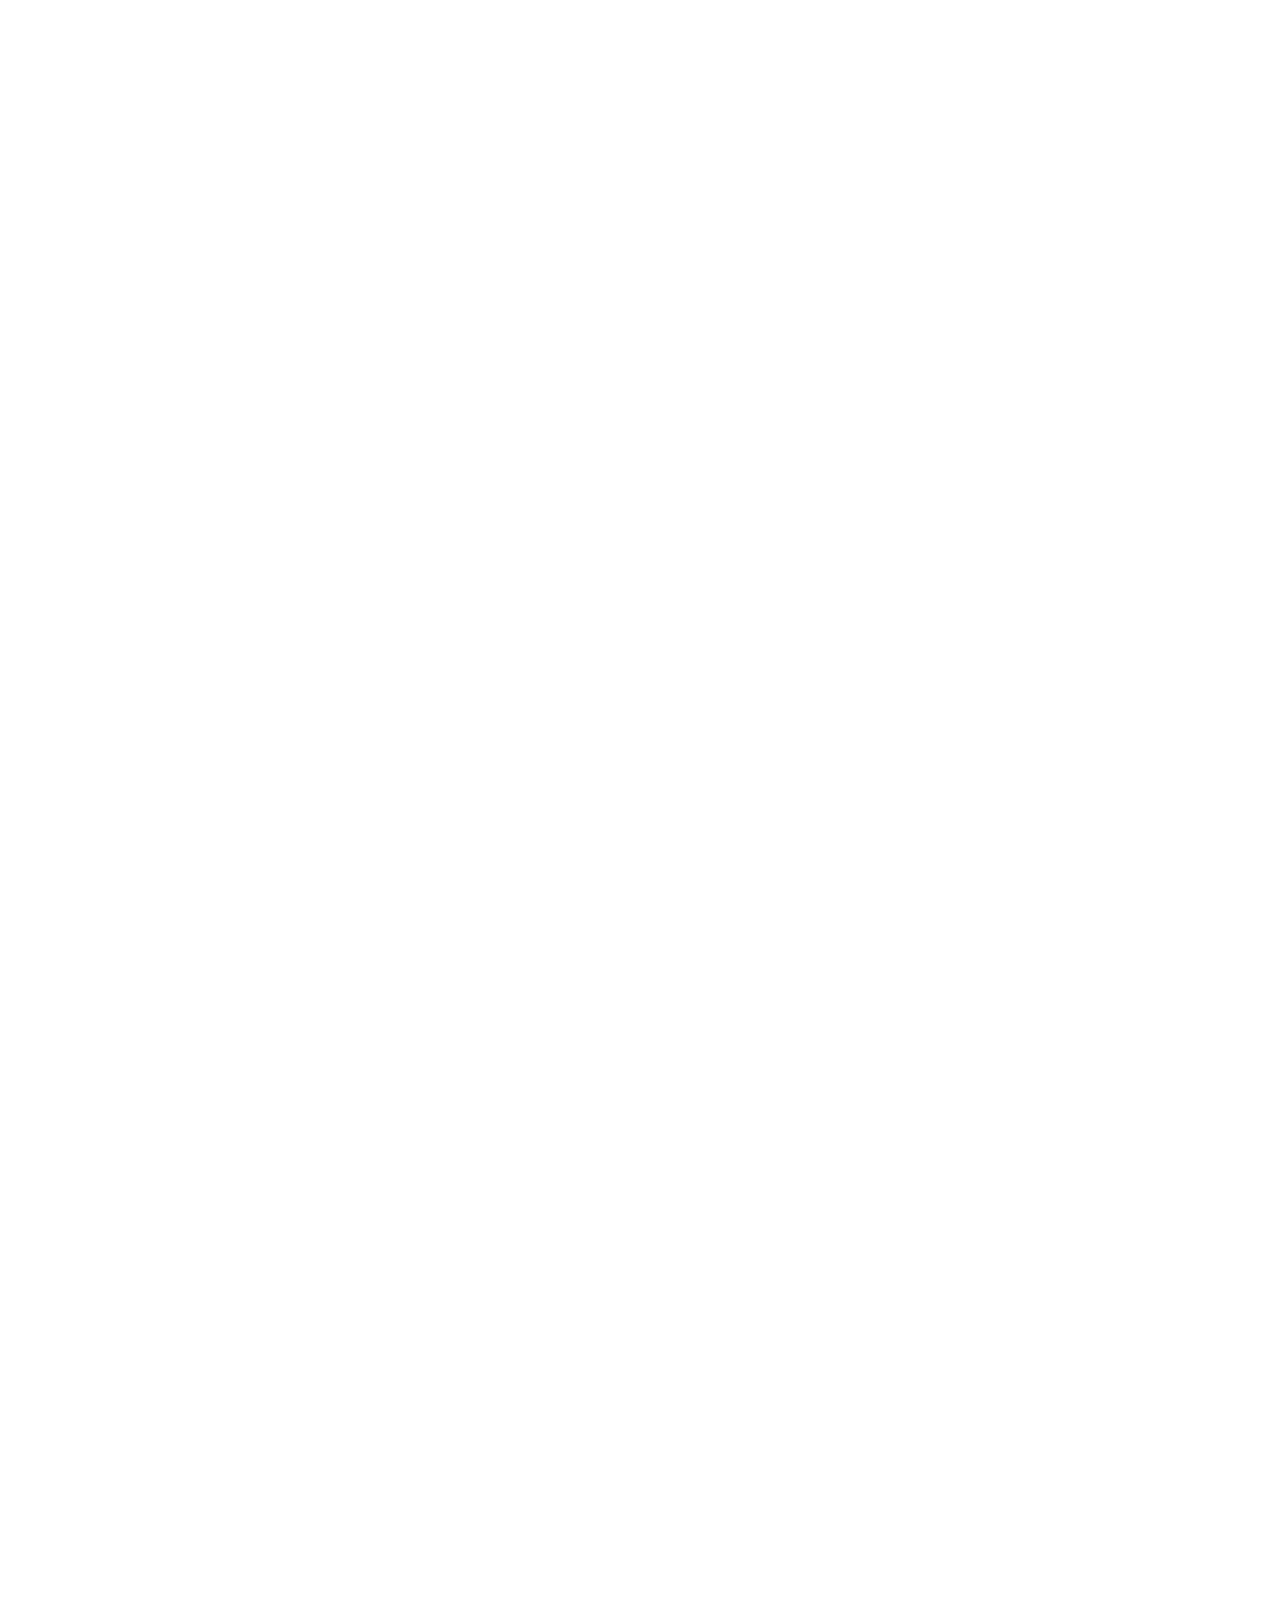
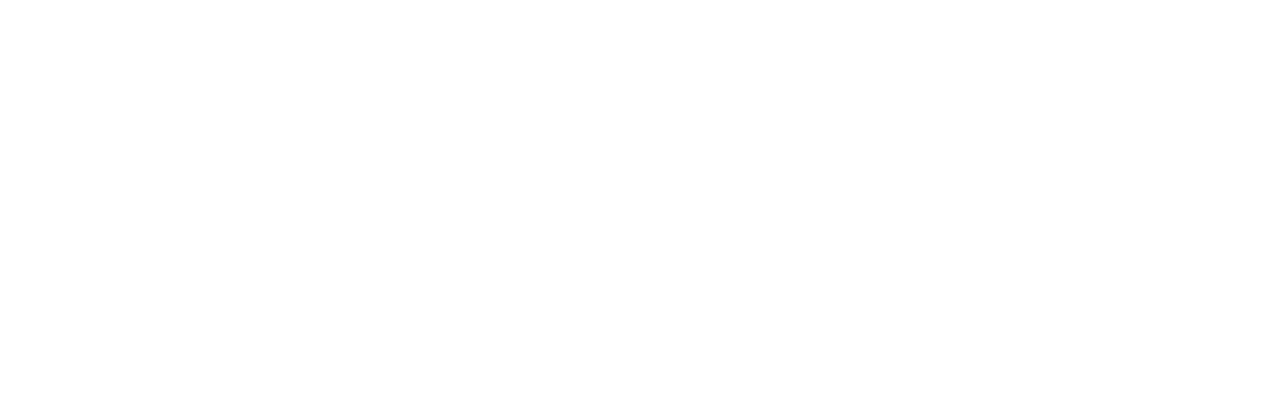
==== commit eeaaff0f: "upd" ====
--- a/index.html
+++ b/index.html
@@ -107,6 +107,14 @@
     <script src="js/main.js"></script>
     <script src="js/javascript.fullPage.min.js"></script>
     <script>
+        window.onload = function() {
+            document.getElementById('spinner').classList.add('hide');
+            setTimeout(function() {
+                document.getElementById('spinner').style.display = "none";
+            }, 500);
+        }
+    </script>
+    <script>
     // ----- mousemooooov ---------------------------------------------
     (function interact() {
         if (window.matchMedia("(min-width: 767.98px").matches) {
